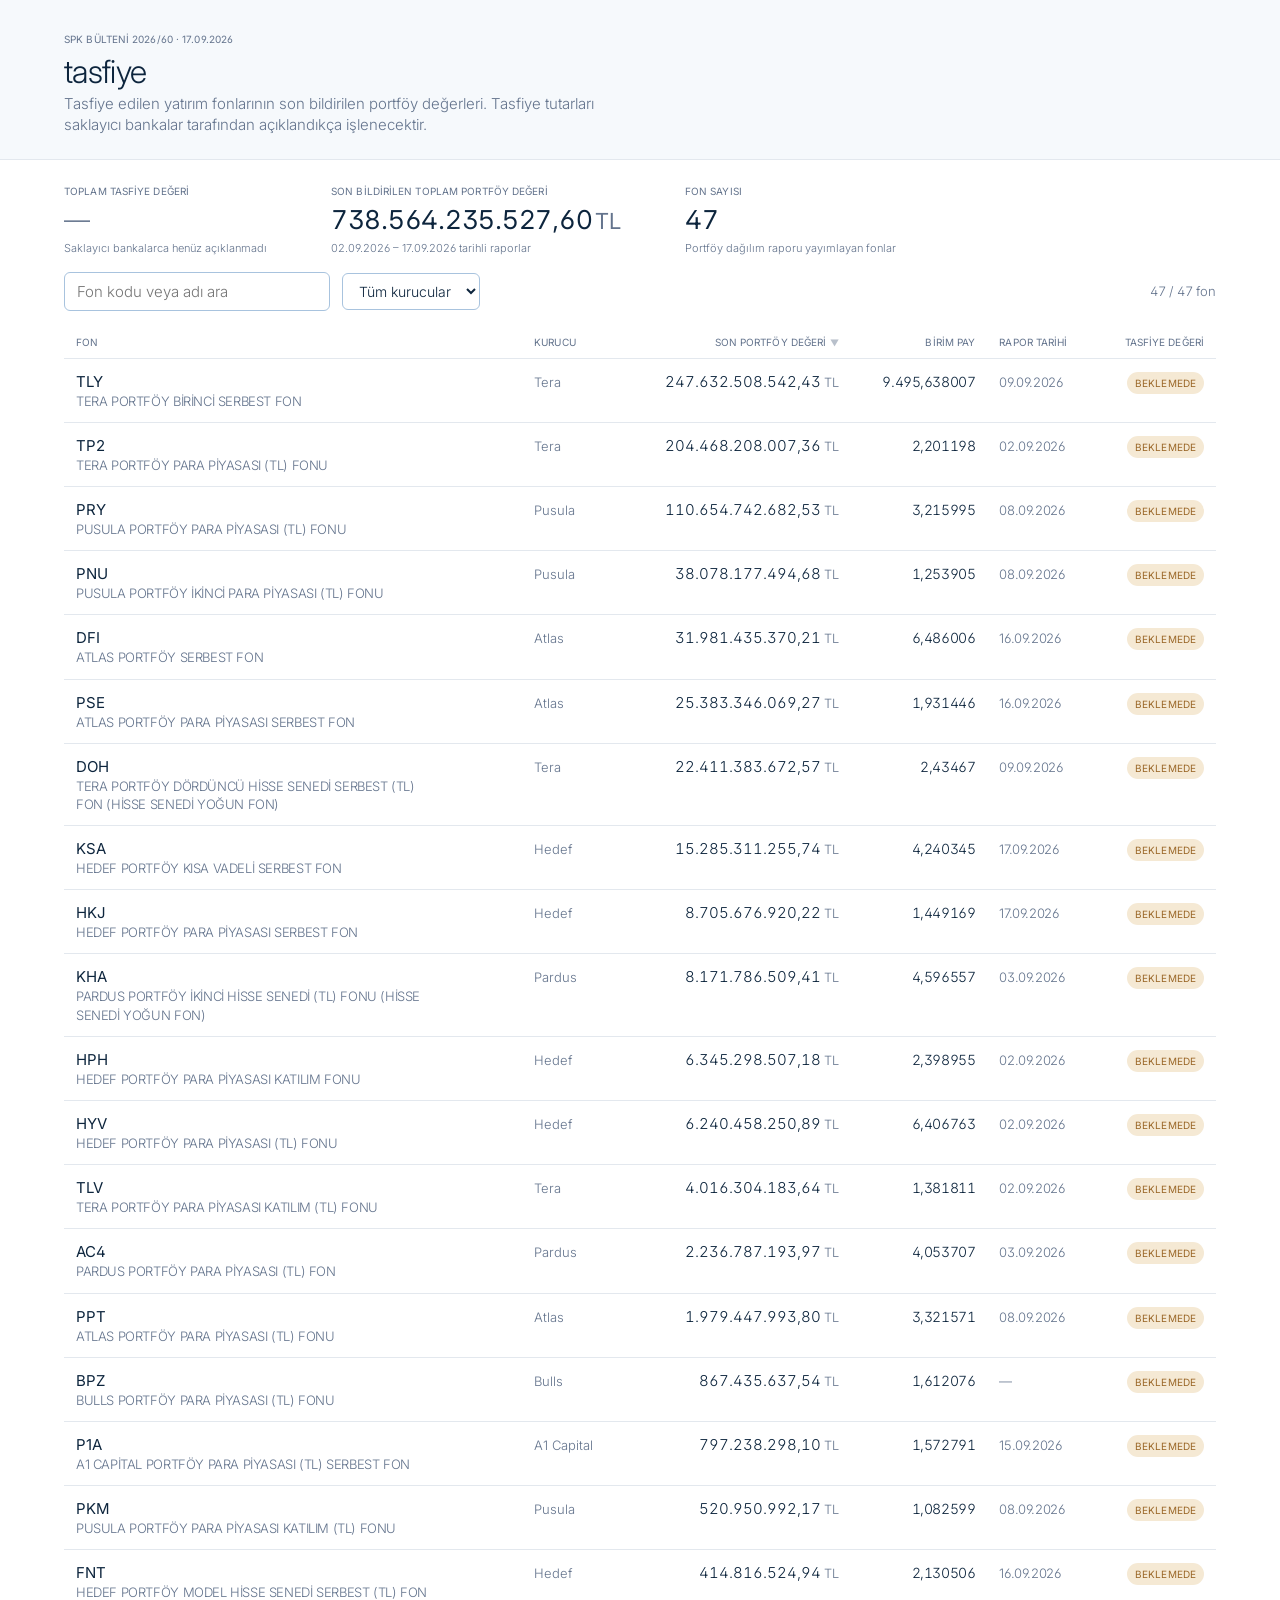
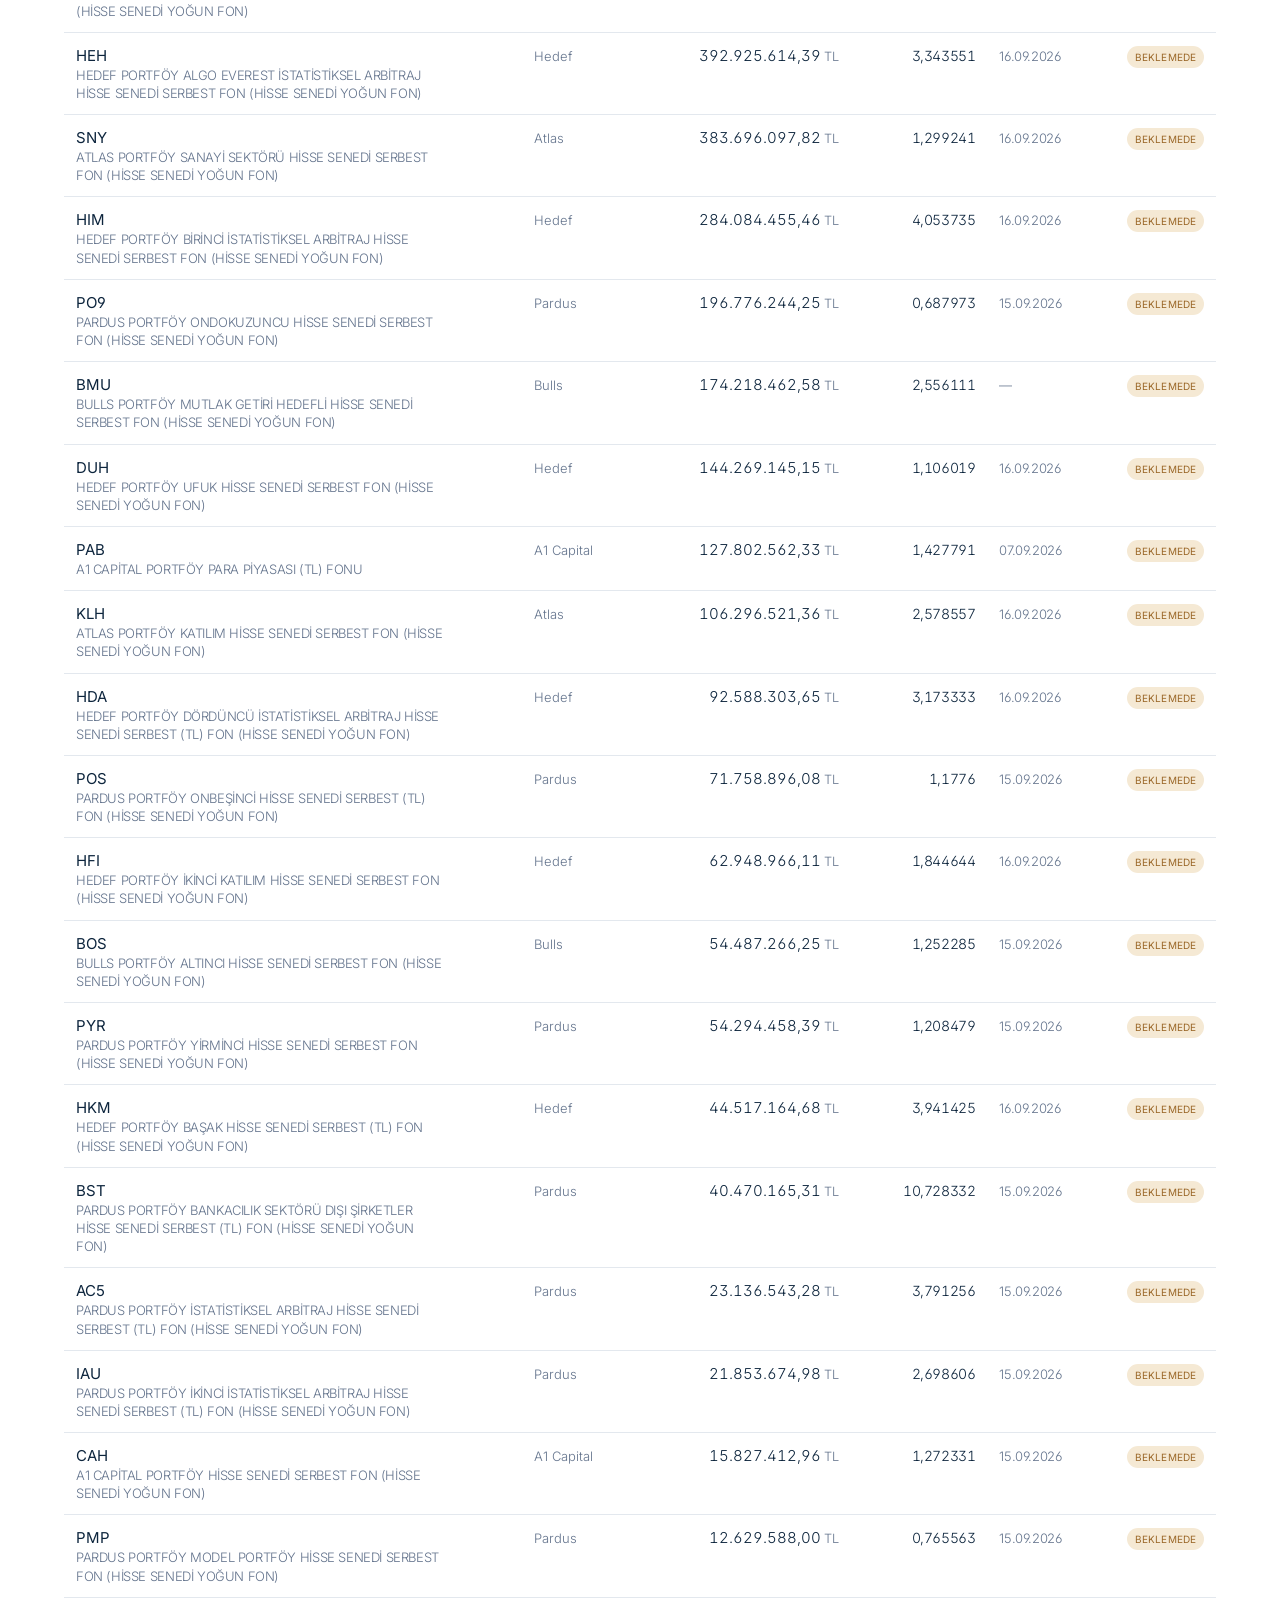
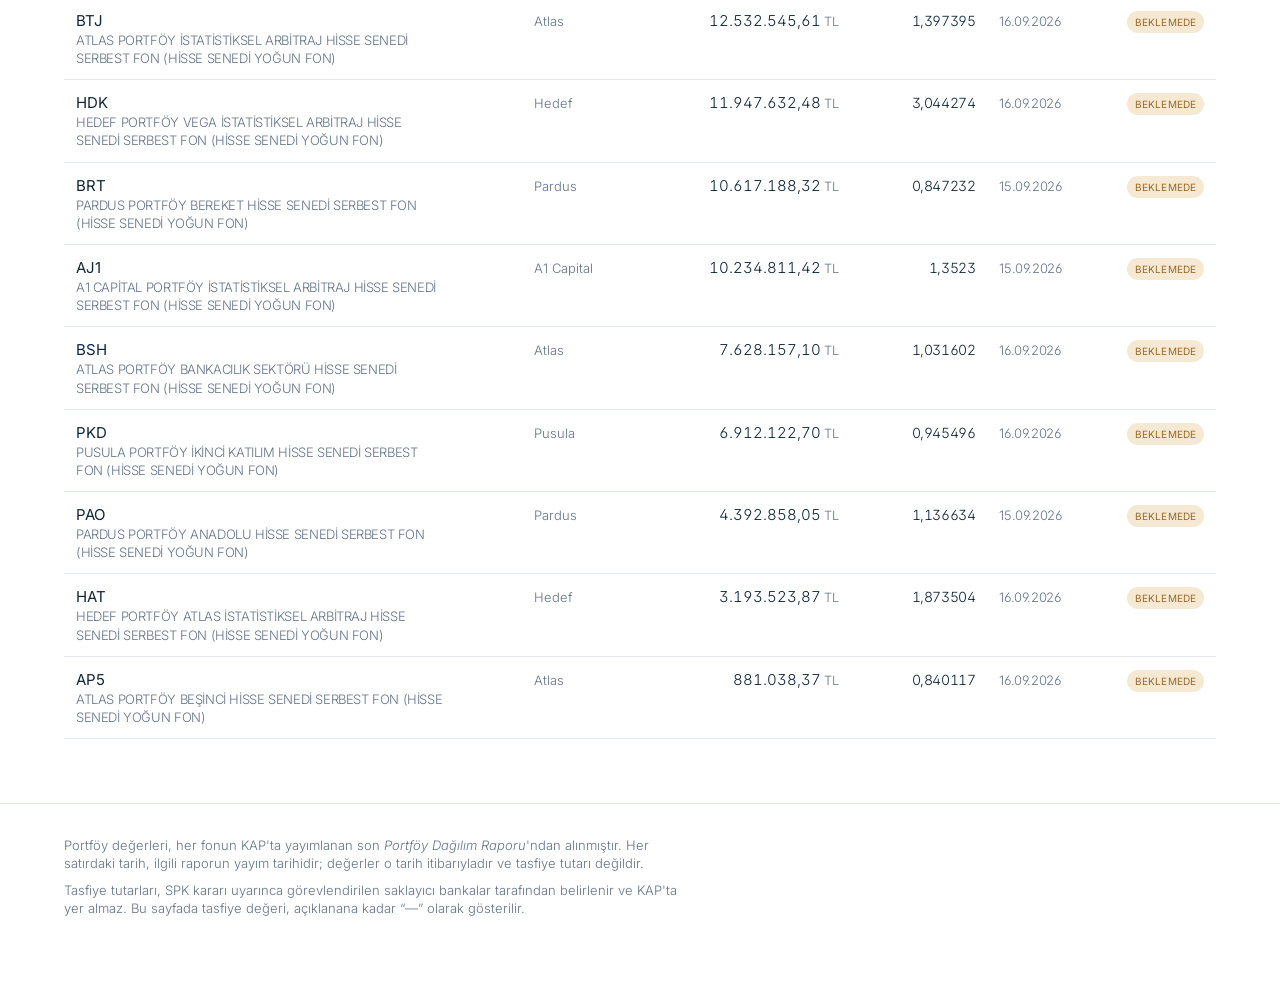
==== ui/index.html @ f56a5473 "Add fund data extraction and the tracker UI Extract headline figures from the 47 allocation reports " ====
<!DOCTYPE html>
<html lang="tr">
<head>
<meta charset="utf-8">
<meta name="viewport" content="width=device-width, initial-scale=1">
<title>tasfiye</title>
<link rel="preconnect" href="https://fonts.googleapis.com">
<link rel="preconnect" href="https://fonts.gstatic.com" crossorigin>
<link href="https://fonts.googleapis.com/css2?family=Inter:wght@300;400&display=swap" rel="stylesheet">
<link rel="stylesheet" href="styles.css">
</head>
<body>

<header class="masthead">
  <div class="wrap">
    <div class="eyebrow">SPK Bülteni 2026/60 &middot; 17.09.2026</div>
    <h1>tasfiye</h1>
    <p class="lede">
      Tasfiye edilen yatırım fonlarının son bildirilen portföy değerleri.
      Tasfiye tutarları saklayıcı bankalar tarafından açıklandıkça işlenecektir.
    </p>
  </div>
</header>

<main class="wrap">

  <section class="totals">
    <div class="total-block">
      <div class="eyebrow">Toplam Tasfiye Değeri</div>
      <div class="total-value pending" id="totalLiq">—</div>
      <div class="asof">Saklayıcı bankalarca henüz açıklanmadı</div>
    </div>
    <div class="total-block">
      <div class="eyebrow">Son Bildirilen Toplam Portföy Değeri</div>
      <div class="total-value" id="totalNav">—</div>
      <div class="asof" id="totalAsof"></div>
    </div>
    <div class="total-block">
      <div class="eyebrow">Fon Sayısı</div>
      <div class="total-value" id="totalCount">—</div>
      <div class="asof">Portföy dağılım raporu yayımlayan fonlar</div>
    </div>
  </section>

  <div class="controls">
    <input type="search" id="q" placeholder="Fon kodu veya adı ara" aria-label="Fon ara" autocomplete="off">
    <select id="founder" aria-label="Kurucuya göre filtrele"><option value="">Tüm kurucular</option></select>
    <span class="count" id="count"></span>
  </div>

  <table>
    <thead>
      <tr>
        <th data-sort="fundCode">Fon</th>
        <th class="col-founder" data-sort="founder">Kurucu</th>
        <th class="r" data-sort="nav">Son Portföy Değeri</th>
        <th class="r col-unit" data-sort="unitPrice">Birim Pay</th>
        <th data-sort="reportDate">Rapor Tarihi</th>
        <th class="r" data-sort="liquidationValue">Tasfiye Değeri</th>
      </tr>
    </thead>
    <tbody id="rows"></tbody>
  </table>
  <div class="empty" id="empty" hidden>Eşleşen fon bulunamadı.</div>

</main>

<footer>
  <div class="wrap">
    <p>
      Portföy değerleri, her fonun KAP'ta yayımlanan son <em>Portföy Dağılım Raporu</em>'ndan
      alınmıştır. Her satırdaki tarih, ilgili raporun yayım tarihidir; değerler o tarih
      itibarıyladır ve tasfiye tutarı değildir.
    </p>
    <p>
      Tasfiye tutarları, SPK kararı uyarınca görevlendirilen saklayıcı bankalar tarafından
      belirlenir ve KAP'ta yer almaz. Bu sayfada tasfiye değeri, açıklanana kadar
      &ldquo;—&rdquo; olarak gösterilir.
    </p>
  </div>
</footer>

<script src="app.js"></script>
</body>
</html>
---- ui/styles.css ----
/* Tokens from DESIGN.md. Light-only: the source system defines no dark palette,
   and the Project Adaptation section does not add one. */
:root {
  --primary: #533afd;
  --primary-deep: #4434d4;
  --primary-subdued: #b9b9f9;
  --brand-dark-900: #1c1e54;
  --ink: #0d253d;
  --ink-secondary: #273951;
  --ink-mute: #64748d;
  --on-primary: #ffffff;
  --canvas: #ffffff;
  --canvas-soft: #f6f9fc;
  --canvas-cream: #f5e9d4;
  --hairline: #e3e8ee;
  --ruby: #ea2261;
  --lemon: #9b6829;

  --r-xs: 4px; --r-sm: 6px; --r-md: 8px; --r-lg: 12px; --r-pill: 9999px;
  --s-xs: 4px; --s-sm: 8px; --s-md: 12px; --s-lg: 16px; --s-xl: 24px; --s-xxl: 32px; --s-huge: 64px;
  --shadow-1: 0 1px 3px rgba(0, 55, 112, .08);
}

*, *::before, *::after { box-sizing: border-box; }

html { -webkit-text-size-adjust: 100%; }

body {
  margin: 0;
  background: var(--canvas);
  color: var(--ink);
  font-family: Inter, "SF Pro Display", system-ui, -apple-system, sans-serif;
  font-size: 15px;
  font-weight: 300;
  line-height: 1.4;
  font-feature-settings: "ss01";
  -webkit-font-smoothing: antialiased;
}

/* Money and every numeric cell. Tabular figures are non-negotiable in this system. */
.num {
  font-variant-numeric: tabular-nums;
  font-feature-settings: "ss01", "tnum";
  text-align: right;
  white-space: nowrap;
}
.cur { color: var(--ink-mute); font-size: .85em; margin-left: 3px; }
.dash { color: var(--ink-mute); }

.wrap { max-width: 1200px; margin: 0 auto; padding: 0 var(--s-xl); }
@media (max-width: 640px) { .wrap { padding: 0 var(--s-lg); } }

/* ---------- masthead ---------- */
.masthead {
  background: var(--canvas-soft);
  border-bottom: 1px solid var(--hairline);
  padding: var(--s-xxl) 0 var(--s-xl);
}
.eyebrow {
  font-size: 10px; font-weight: 400; letter-spacing: .1px;
  text-transform: uppercase; color: var(--ink-mute);
  font-feature-settings: "ss01";
}
h1 {
  font-size: 32px; font-weight: 300; letter-spacing: -.64px;
  line-height: 1.1; margin: var(--s-sm) 0 var(--s-xs);
}
.lede { color: var(--ink-mute); font-size: 15px; max-width: 62ch; margin: 0; }
.lede a { color: var(--primary); text-decoration: none; }
.lede a:hover { text-decoration: underline; }

/* ---------- headline total (sits ABOVE the list, per the adaptation) ---------- */
.totals {
  display: flex; flex-wrap: wrap; gap: var(--s-huge);
  padding: var(--s-xl) 0 var(--s-lg);
}
.total-block { min-width: 200px; }
.total-value {
  font-size: 26px; font-weight: 400; letter-spacing: -.26px;
  margin-top: var(--s-xs);
  font-variant-numeric: tabular-nums; font-feature-settings: "ss01", "tnum";
}
.total-value.pending { color: var(--ink-mute); font-weight: 300; }
.asof { font-size: 11px; font-weight: 300; color: var(--ink-mute); margin-top: 2px; }

/* ---------- controls ---------- */
.controls {
  display: flex; gap: var(--s-md); align-items: center; flex-wrap: wrap;
  padding-bottom: var(--s-lg);
}
input[type="search"] {
  font: inherit; font-size: 15px; color: var(--ink);
  background: var(--canvas); border: 1px solid #a8c3de; border-radius: var(--r-sm);
  padding: var(--s-sm) var(--s-md); min-width: 260px;
}
input[type="search"]:focus { outline: none; border-color: var(--primary); }
select {
  font: inherit; font-size: 14px; color: var(--ink); background: var(--canvas);
  border: 1px solid #a8c3de; border-radius: var(--r-sm); padding: var(--s-sm) var(--s-md);
}
.count { font-size: 13px; color: var(--ink-mute); margin-left: auto; font-feature-settings: "ss01","tnum"; }

/* ---------- ledger ---------- */
table { width: 100%; border-collapse: collapse; }
thead th {
  font-size: 10px; font-weight: 400; letter-spacing: .1px; text-transform: uppercase;
  color: var(--ink-mute); text-align: left;
  padding: var(--s-sm) var(--s-md); border-bottom: 1px solid var(--hairline);
  white-space: nowrap;
}
thead th.r { text-align: right; }
thead th[data-sort] { cursor: pointer; user-select: none; }
thead th[data-sort]:hover { color: var(--ink); }
thead th .arrow { opacity: .45; font-size: 9px; }

/* hairline separators, no zebra */
tbody tr { border-bottom: 1px solid var(--hairline); }
tbody tr.row { cursor: pointer; }
tbody tr.row:hover { background: var(--canvas-soft); }
tbody td { padding: var(--s-md); vertical-align: baseline; }

.code { font-weight: 400; font-size: 15px; letter-spacing: -.1px; }
.fname {
  display: block; font-size: 13px; color: var(--ink-mute);
  letter-spacing: -.39px; max-width: 46ch;
  overflow-wrap: anywhere;   /* a stray unbroken token must never widen the page */
}
.founder { font-size: 13px; color: var(--ink-mute); white-space: nowrap; }
.val { font-size: 15px; }
.unit { font-size: 14px; letter-spacing: -.42px; }
.date { font-size: 13px; color: var(--ink-mute); letter-spacing: -.39px; white-space: nowrap; }

.pill {
  display: inline-block; border-radius: var(--r-pill); padding: 4px 8px;
  font-size: 10px; font-weight: 400; letter-spacing: .1px; text-transform: uppercase;
  white-space: nowrap;
}
.pill-pending { background: var(--canvas-cream); color: var(--lemon); }
.pill-liquidating { background: var(--primary-subdued); color: var(--primary-deep); }

/* ---------- expandable detail (text only — no charts, per the brief) ---------- */
tr.detail > td { padding: 0 var(--s-md) var(--s-lg); background: var(--canvas-soft); }
.detail-inner {
  display: flex; flex-wrap: wrap; gap: var(--s-huge);
  border-left: 2px solid var(--primary-subdued); padding: var(--s-md) 0 var(--s-md) var(--s-lg);
}
.alloc { min-width: 260px; }
.alloc dl { display: grid; grid-template-columns: 1fr auto; gap: 2px var(--s-lg); margin: var(--s-sm) 0 0; }
.alloc dt { font-size: 13px; color: var(--ink-secondary); }
.alloc dd {
  margin: 0; font-size: 13px; text-align: right;
  font-variant-numeric: tabular-nums; font-feature-settings: "ss01","tnum";
}
.meta { font-size: 13px; color: var(--ink-mute); }
.meta div { margin-bottom: var(--s-xs); }
.meta a { color: var(--primary); text-decoration: none; }
.meta a:hover { text-decoration: underline; }

.empty { padding: var(--s-huge) 0; text-align: center; color: var(--ink-mute); }

footer {
  border-top: 1px solid var(--hairline); margin-top: var(--s-huge);
  padding: var(--s-xxl) 0 var(--s-huge);
  font-size: 13px; color: var(--ink-mute);
}
footer p { margin: 0 0 var(--s-sm); max-width: 78ch; }

@media (max-width: 860px) {
  .col-founder, .col-unit { display: none; }
  .fname { max-width: 30ch; }
  .totals { gap: var(--s-xl); }
}

/* Phone: a 6-column ledger cannot fit 375px without horizontal scroll, so each row
   becomes a stacked block with its column header carried inline as a label. */
@media (max-width: 640px) {
  table, thead, tbody, tr, td { display: block; width: 100%; }
  thead { display: none; }

  tbody tr.row { padding: var(--s-lg) 0; }
  tbody tr.row td { padding: 0; }

  tbody tr.row td[data-label] {
    display: flex; justify-content: space-between; align-items: baseline;
    gap: var(--s-lg); padding-top: var(--s-sm);
  }
  tbody tr.row td[data-label]::before {
    content: attr(data-label);
    font-size: 10px; letter-spacing: .1px; text-transform: uppercase;
    color: var(--ink-mute); flex: none;
  }
  .fname { max-width: none; }
  .num { text-align: right; }

  tr.detail > td { padding: 0 0 var(--s-lg); }
  .detail-inner { gap: var(--s-xl); padding-left: var(--s-md); }
  .alloc { min-width: 0; width: 100%; }

  .controls { gap: var(--s-sm); }
  input[type="search"] { min-width: 0; flex: 1 1 100%; }
  .count { margin-left: 0; }
  h1 { font-size: 28px; }
}
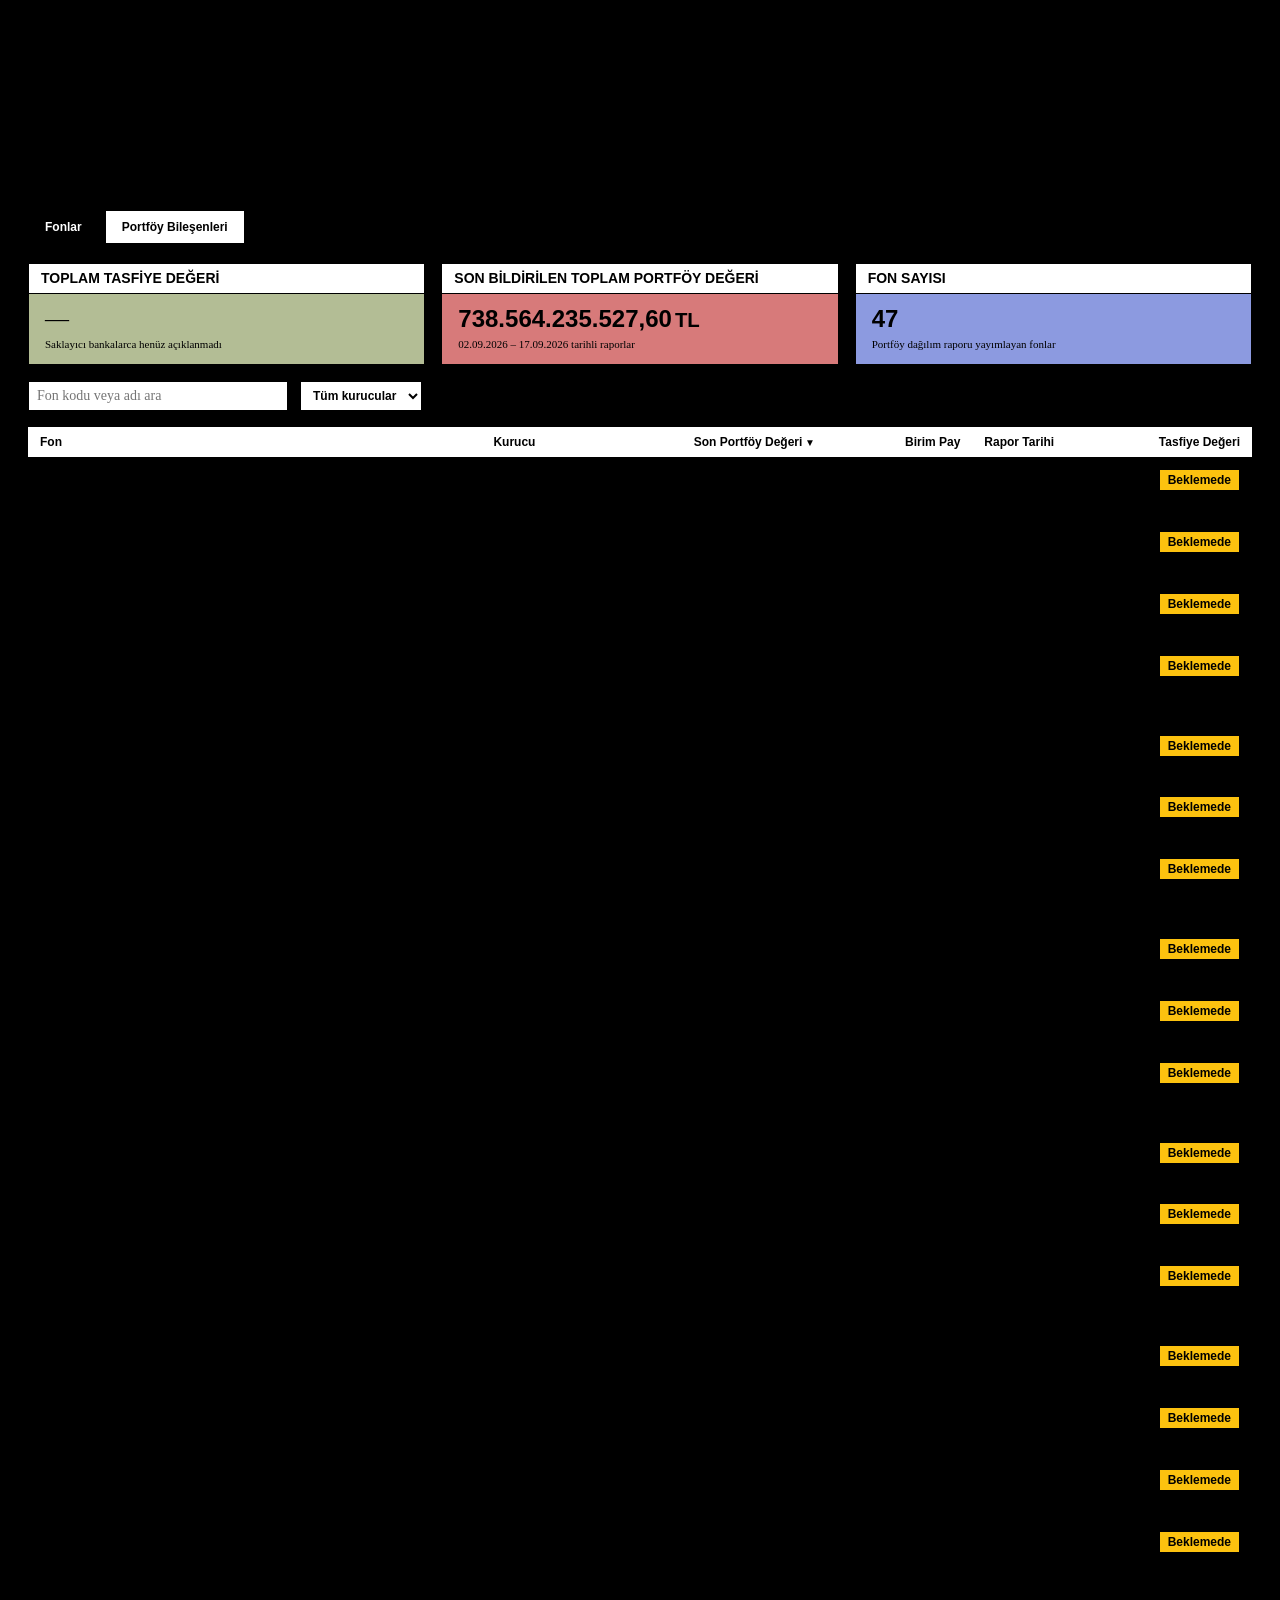
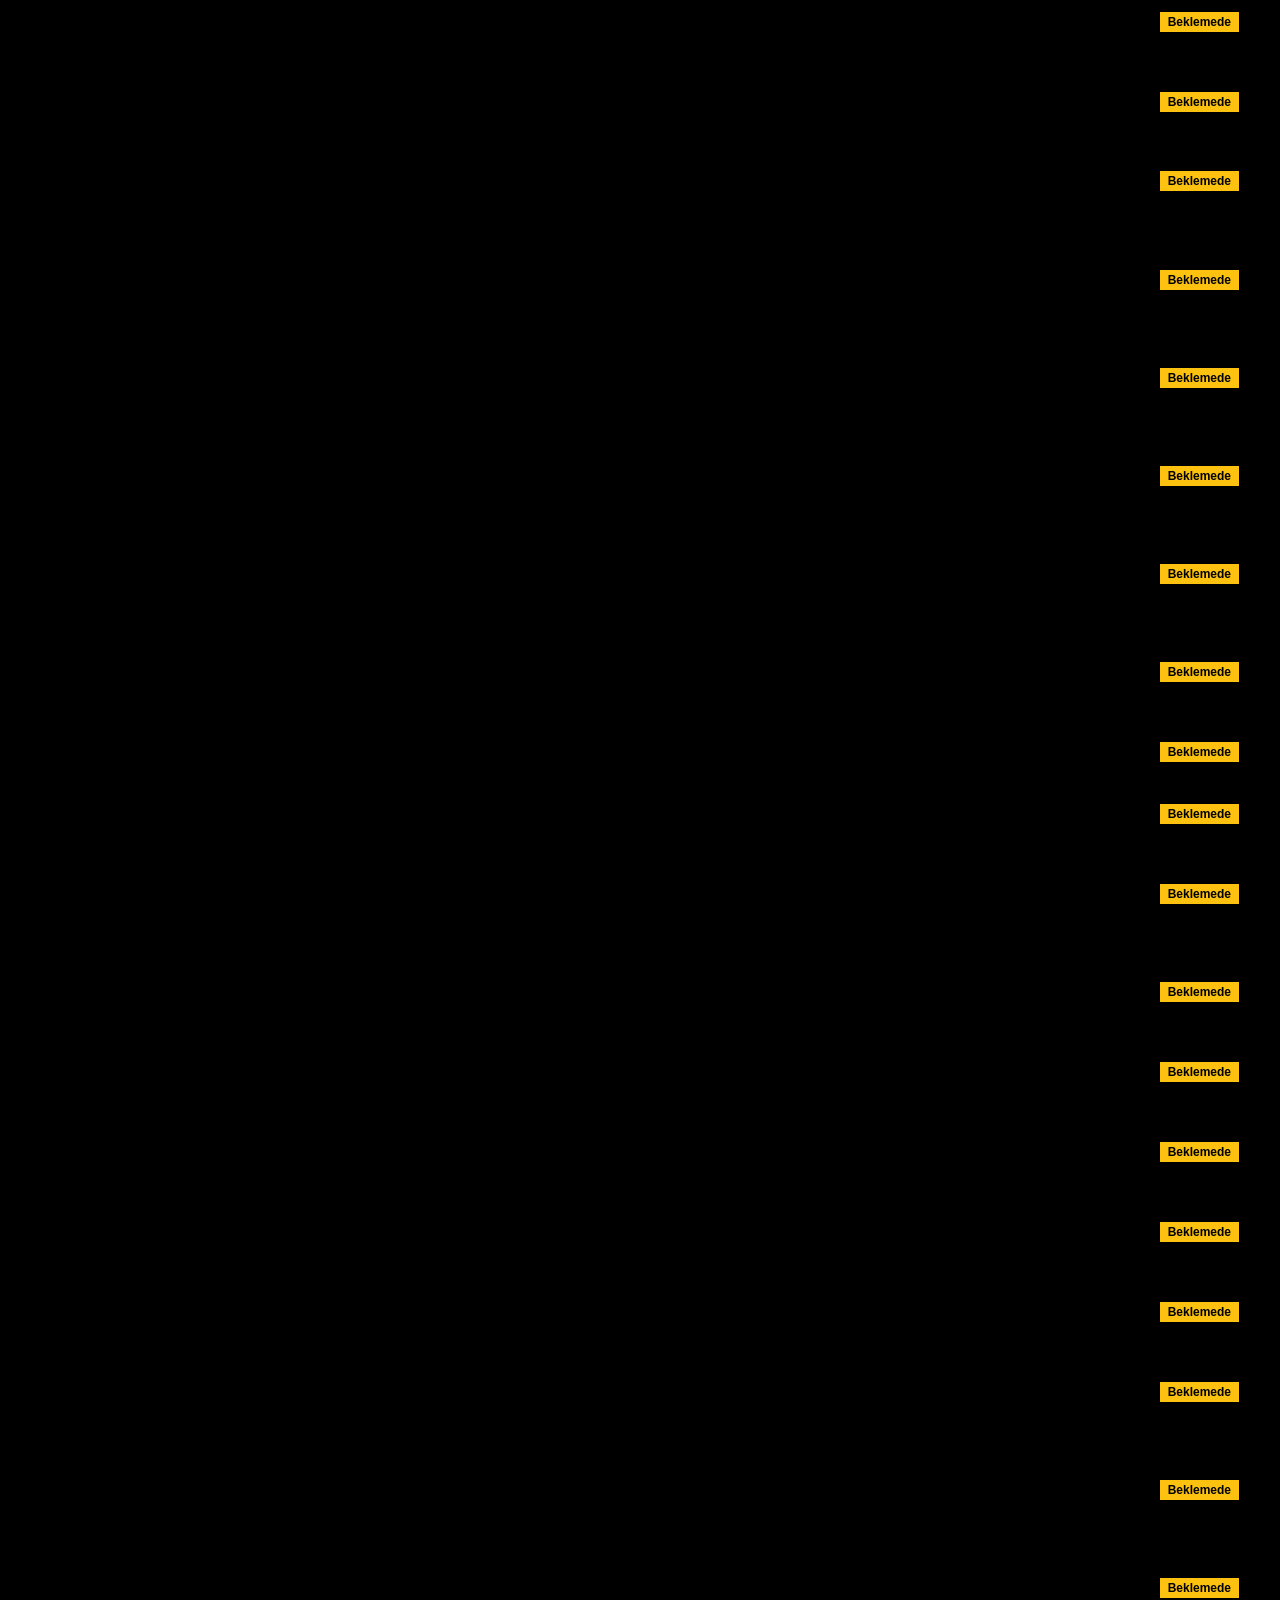
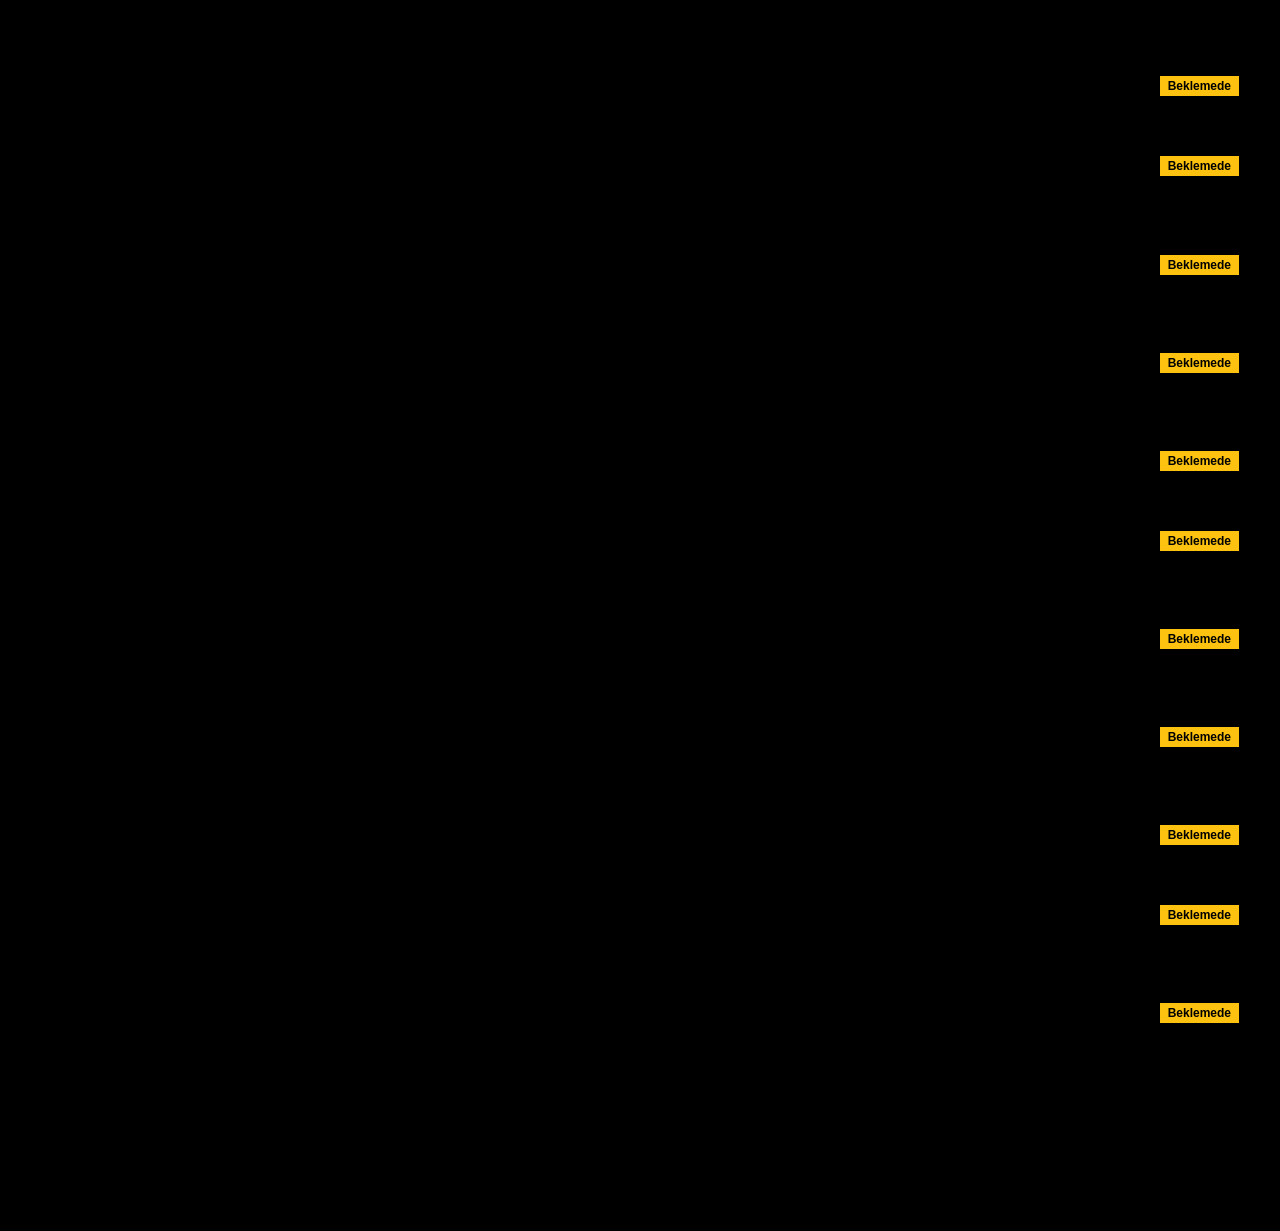
==== commit 84763b5e: "feat: add matching pixel-art favicons" ====
--- a/ui/index.html
+++ b/ui/index.html
@@ -2,84 +2,13 @@
 <html lang="tr">
 <head>
 <meta charset="utf-8">
-<meta name="viewport" content="width=device-width, initial-scale=1">
 <title>tasfiye</title>
-<link rel="preconnect" href="https://fonts.googleapis.com">
-<link rel="preconnect" href="https://fonts.gstatic.com" crossorigin>
-<link href="https://fonts.googleapis.com/css2?family=Inter:wght@300;400&display=swap" rel="stylesheet">
-<link rel="stylesheet" href="styles.css">
+<link rel="icon" href="../favicon.ico?v=1" sizes="any">
+<link rel="icon" type="image/svg+xml" href="../favicon.svg?v=1">
+<link rel="apple-touch-icon" sizes="180x180" href="../assets/apple-touch-icon.png?v=1">
+<link rel="canonical" href="../">
+<meta http-equiv="refresh" content="0; url=../">
+<script>location.replace("../" + location.search + location.hash);</script>
 </head>
-<body>
-
-<header class="masthead">
-  <div class="wrap">
-    <div class="eyebrow">SPK Bülteni 2026/60 &middot; 17.09.2026</div>
-    <h1>tasfiye</h1>
-    <p class="lede">
-      Tasfiye edilen yatırım fonlarının son bildirilen portföy değerleri.
-      Tasfiye tutarları saklayıcı bankalar tarafından açıklandıkça işlenecektir.
-    </p>
-  </div>
-</header>
-
-<main class="wrap">
-
-  <section class="totals">
-    <div class="total-block">
-      <div class="eyebrow">Toplam Tasfiye Değeri</div>
-      <div class="total-value pending" id="totalLiq">—</div>
-      <div class="asof">Saklayıcı bankalarca henüz açıklanmadı</div>
-    </div>
-    <div class="total-block">
-      <div class="eyebrow">Son Bildirilen Toplam Portföy Değeri</div>
-      <div class="total-value" id="totalNav">—</div>
-      <div class="asof" id="totalAsof"></div>
-    </div>
-    <div class="total-block">
-      <div class="eyebrow">Fon Sayısı</div>
-      <div class="total-value" id="totalCount">—</div>
-      <div class="asof">Portföy dağılım raporu yayımlayan fonlar</div>
-    </div>
-  </section>
-
-  <div class="controls">
-    <input type="search" id="q" placeholder="Fon kodu veya adı ara" aria-label="Fon ara" autocomplete="off">
-    <select id="founder" aria-label="Kurucuya göre filtrele"><option value="">Tüm kurucular</option></select>
-    <span class="count" id="count"></span>
-  </div>
-
-  <table>
-    <thead>
-      <tr>
-        <th data-sort="fundCode">Fon</th>
-        <th class="col-founder" data-sort="founder">Kurucu</th>
-        <th class="r" data-sort="nav">Son Portföy Değeri</th>
-        <th class="r col-unit" data-sort="unitPrice">Birim Pay</th>
-        <th data-sort="reportDate">Rapor Tarihi</th>
-        <th class="r" data-sort="liquidationValue">Tasfiye Değeri</th>
-      </tr>
-    </thead>
-    <tbody id="rows"></tbody>
-  </table>
-  <div class="empty" id="empty" hidden>Eşleşen fon bulunamadı.</div>
-
-</main>
-
-<footer>
-  <div class="wrap">
-    <p>
-      Portföy değerleri, her fonun KAP'ta yayımlanan son <em>Portföy Dağılım Raporu</em>'ndan
-      alınmıştır. Her satırdaki tarih, ilgili raporun yayım tarihidir; değerler o tarih
-      itibarıyladır ve tasfiye tutarı değildir.
-    </p>
-    <p>
-      Tasfiye tutarları, SPK kararı uyarınca görevlendirilen saklayıcı bankalar tarafından
-      belirlenir ve KAP'ta yer almaz. Bu sayfada tasfiye değeri, açıklanana kadar
-      &ldquo;—&rdquo; olarak gösterilir.
-    </p>
-  </div>
-</footer>
-
-<script src="app.js"></script>
-</body>
+<body><p>Bu sayfa taşındı. <a href="../">tasfiye</a></p></body>
 </html>
